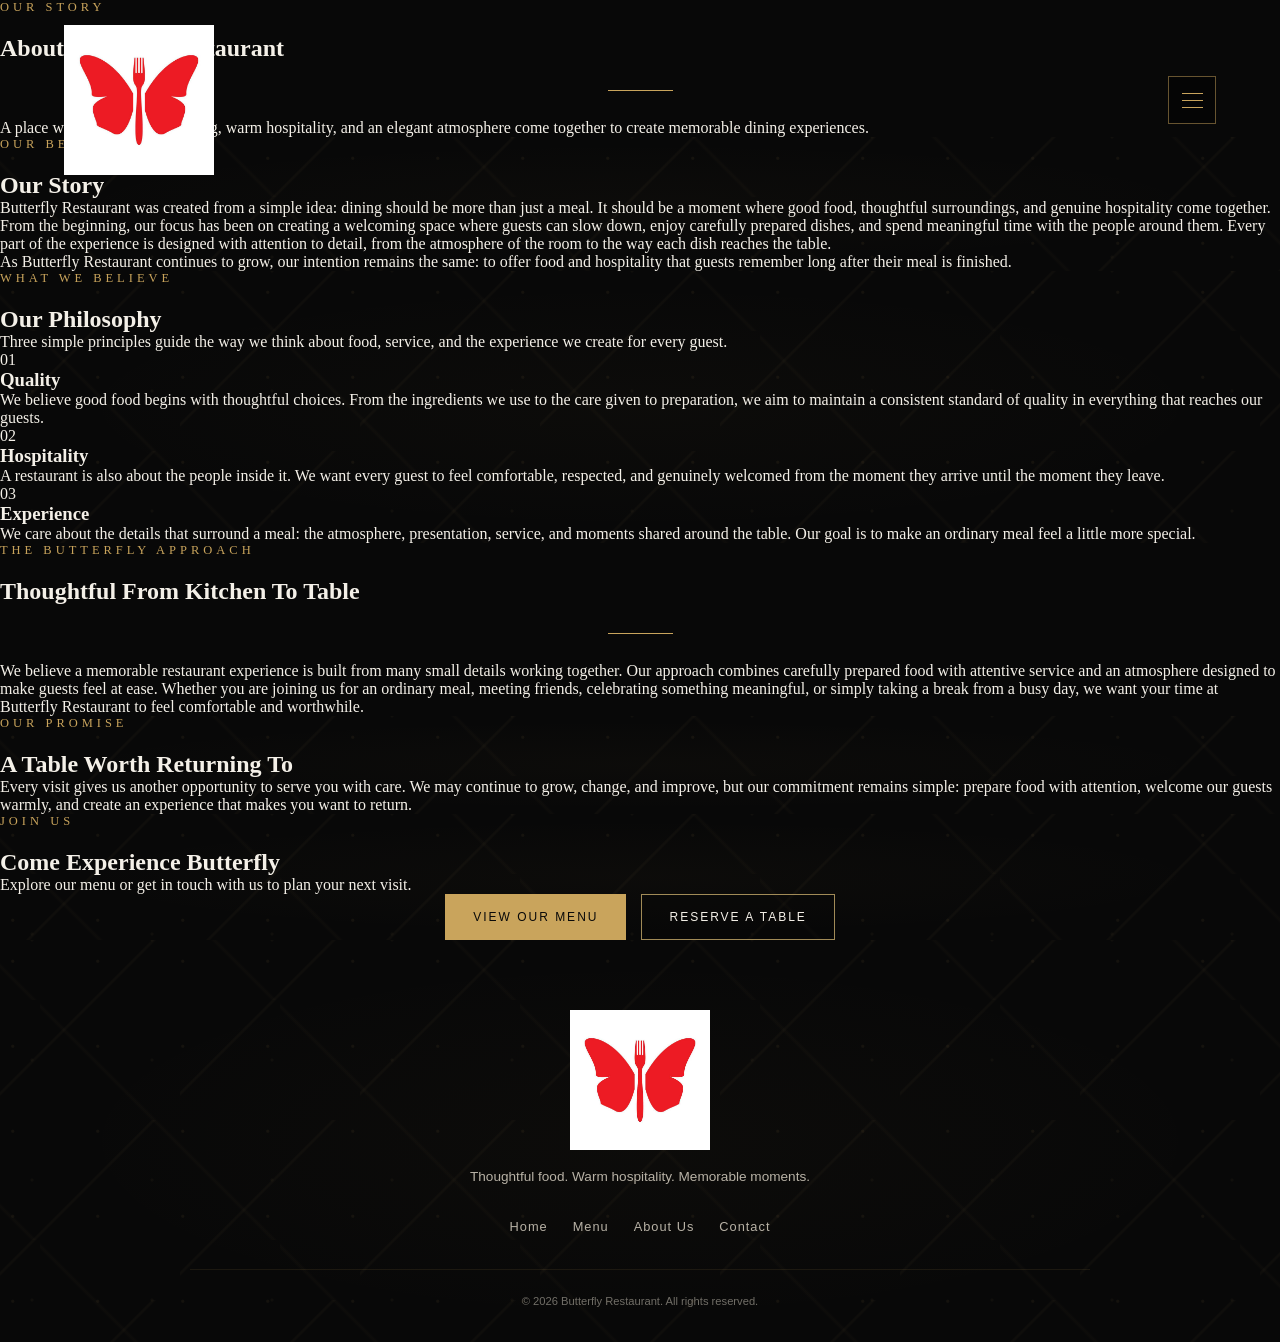
==== about.html @ dda319e3 "Add About Us page HTML structure This file contains the complete HTML structure for the About Us pag" ====
<!DOCTYPE html>
<html lang="en">

<head>

    <meta charset="UTF-8">

    <meta name="viewport" content="width=device-width, initial-scale=1.0">

    <title>About Us | Butterfly Restaurant</title>

    <!-- Global Styles -->
    <link rel="stylesheet" href="style.css">

    <!-- About Page Styles -->
    <link rel="stylesheet" href="about.css">

</head>


<body>


    <!-- ==================================================
         NAVBAR
    ================================================== -->

    <header class="navbar">

        <a href="index.html" class="logo">

            <img src="logo.jpg" alt="Butterfly Restaurant">

        </a>


        <button
            class="menu-button"
            id="menuButton"
            aria-label="Open menu"
        >

            <span></span>
            <span></span>
            <span></span>

        </button>

    </header>



    <!-- ==================================================
         FULL SCREEN MENU
    ================================================== -->

    <div class="mobile-menu" id="mobileMenu">

        <button
            class="close-button"
            id="closeButton"
            aria-label="Close menu"
        >
            ×
        </button>


        <nav class="menu-links">

            <a href="index.html">Home</a>

            <a href="menu.html">Menu</a>

            <a href="about.html">About Us</a>

            <a href="contact.html">Contact</a>

        </nav>

    </div>



    <!-- ==================================================
         ABOUT HERO
    ================================================== -->

    <section class="about-hero">

        <div class="about-hero-overlay"></div>

        <div class="about-hero-pattern"></div>


        <div class="about-hero-content">

            <p class="hero-label">
                Our Story
            </p>

            <h1>
                About Butterfly Restaurant
            </h1>

            <div class="gold-line"></div>

            <p class="about-hero-text">
                A place where thoughtful cooking, warm hospitality,
                and an elegant atmosphere come together to create
                memorable dining experiences.
            </p>

        </div>

    </section>



    <!-- ==================================================
         OUR STORY
    ================================================== -->

    <section class="about-section section-pattern">

        <div class="about-container story-layout">

            <div class="about-heading">

                <p class="section-label">
                    Our Beginning
                </p>

                <h2>
                    Our Story
                </h2>

            </div>


            <div class="about-text">

                <p>
                    Butterfly Restaurant was created from a simple
                    idea: dining should be more than just a meal.
                    It should be a moment where good food, thoughtful
                    surroundings, and genuine hospitality come together.
                </p>

                <p>
                    From the beginning, our focus has been on creating
                    a welcoming space where guests can slow down,
                    enjoy carefully prepared dishes, and spend meaningful
                    time with the people around them. Every part of the
                    experience is designed with attention to detail,
                    from the atmosphere of the room to the way each
                    dish reaches the table.
                </p>

                <p>
                    As Butterfly Restaurant continues to grow, our
                    intention remains the same: to offer food and
                    hospitality that guests remember long after their
                    meal is finished.
                </p>

            </div>

        </div>

    </section>



    <!-- ==================================================
         OUR PHILOSOPHY
    ================================================== -->

    <section class="philosophy section-pattern">

        <div class="about-container">

            <div class="section-heading">

                <p class="section-label">
                    What We Believe
                </p>

                <h2>
                    Our Philosophy
                </h2>

                <p class="section-intro">
                    Three simple principles guide the way we think
                    about food, service, and the experience we create
                    for every guest.
                </p>

            </div>


            <div class="philosophy-grid">


                <!-- QUALITY -->

                <article class="philosophy-card">

                    <span class="philosophy-number">
                        01
                    </span>

                    <h3>
                        Quality
                    </h3>

                    <p>
                        We believe good food begins with thoughtful
                        choices. From the ingredients we use to the
                        care given to preparation, we aim to maintain
                        a consistent standard of quality in everything
                        that reaches our guests.
                    </p>

                </article>



                <!-- HOSPITALITY -->

                <article class="philosophy-card">

                    <span class="philosophy-number">
                        02
                    </span>

                    <h3>
                        Hospitality
                    </h3>

                    <p>
                        A restaurant is also about the people inside it.
                        We want every guest to feel comfortable,
                        respected, and genuinely welcomed from the
                        moment they arrive until the moment they leave.
                    </p>

                </article>



                <!-- EXPERIENCE -->

                <article class="philosophy-card">

                    <span class="philosophy-number">
                        03
                    </span>

                    <h3>
                        Experience
                    </h3>

                    <p>
                        We care about the details that surround a meal:
                        the atmosphere, presentation, service, and
                        moments shared around the table. Our goal is to
                        make an ordinary meal feel a little more special.
                    </p>

                </article>


            </div>

        </div>

    </section>



    <!-- ==================================================
         OUR APPROACH
    ================================================== -->

    <section class="approach-section">

        <div class="approach-overlay"></div>

        <div class="about-container approach-content">

            <p class="section-label">
                The Butterfly Approach
            </p>

            <h2>
                Thoughtful From Kitchen To Table
            </h2>

            <div class="gold-line center"></div>

            <p>
                We believe a memorable restaurant experience is built
                from many small details working together. Our approach
                combines carefully prepared food with attentive service
                and an atmosphere designed to make guests feel at ease.
                Whether you are joining us for an ordinary meal, meeting
                friends, celebrating something meaningful, or simply
                taking a break from a busy day, we want your time at
                Butterfly Restaurant to feel comfortable and worthwhile.
            </p>

        </div>

    </section>



    <!-- ==================================================
         OUR PROMISE
    ================================================== -->

    <section class="promise section-pattern">

        <div class="about-container promise-content">

            <p class="section-label">
                Our Promise
            </p>

            <h2>
                A Table Worth Returning To
            </h2>

            <p>
                Every visit gives us another opportunity to serve you
                with care. We may continue to grow, change, and improve,
                but our commitment remains simple: prepare food with
                attention, welcome our guests warmly, and create an
                experience that makes you want to return.
            </p>

        </div>

    </section>



    <!-- ==================================================
         CALL TO ACTION
    ================================================== -->

    <section class="about-cta section-pattern">

        <div class="about-container">

            <p class="section-label">
                Join Us
            </p>

            <h2>
                Come Experience Butterfly
            </h2>

            <p>
                Explore our menu or get in touch with us to plan
                your next visit.
            </p>


            <div class="hero-buttons">

                <a href="menu.html" class="gold-button">
                    View Our Menu
                </a>

                <a href="contact.html" class="outline-button">
                    Reserve a Table
                </a>

            </div>

        </div>

    </section>



    <!-- ==================================================
         FOOTER
    ================================================== -->

    <footer class="footer section-pattern">

        <div class="footer-content">

            <img
                src="logo.jpg"
                alt="Butterfly Restaurant"
                class="footer-logo"
            >

            <p>
                Thoughtful food. Warm hospitality. Memorable moments.
            </p>


            <div class="footer-links">

                <a href="index.html">Home</a>

                <a href="menu.html">Menu</a>

                <a href="about.html">About Us</a>

                <a href="contact.html">Contact</a>

            </div>


            <p class="copyright">
                © 2026 Butterfly Restaurant. All rights reserved.
            </p>

        </div>

    </footer>



    <!-- ==================================================
         GLOBAL JAVASCRIPT
    ================================================== -->

    <script src="script.js"></script>

</body>

  </html>
---- style.css ----
/* ==================================================
   BUTTERFLY RESTAURANT
   GLOBAL STYLES
================================================== */

* {
    margin: 0;
    padding: 0;
    box-sizing: border-box;
}

html {
    scroll-behavior: smooth;
}

body {
    background: #080808;
    color: #f4f0e8;
    font-family: Georgia, "Times New Roman", serif;
    overflow-x: hidden;
}

a {
    color: inherit;
    text-decoration: none;
}


/* ==================================================
   GOLD
================================================== */

:root {
    --black: #080808;
    --dark-black: #050505;
    --gold: #c9a45c;
    --light-gold: #e1c27a;
    --cream: #f4f0e8;
    --muted: #b8b2a6;
}


/* ==================================================
   NAVBAR
================================================== */

.navbar {
    position: absolute;
    top: 0;
    left: 0;

    width: 100%;

    padding: 25px 5%;

    display: flex;
    align-items: center;
    justify-content: space-between;

    z-index: 100;
}

.logo img {
    width: 150px;
    height: auto;

    display: block;

    transition: transform 0.4s ease;
}

.logo img:hover {
    transform: scale(1.04);
}


/* ==================================================
   HAMBURGER BUTTON
================================================== */

.menu-button {
    width: 48px;
    height: 48px;

    background: rgba(0, 0, 0, 0.35);

    border: 1px solid rgba(201, 164, 92, 0.5);

    display: flex;
    flex-direction: column;
    justify-content: center;
    align-items: center;

    gap: 6px;

    cursor: pointer;

    transition: 0.4s ease;
}

.menu-button:hover {
    background: rgba(201, 164, 92, 0.15);
    border-color: var(--gold);
}

.menu-button span {
    width: 21px;
    height: 1px;

    background: var(--gold);

    transition: 0.3s ease;
}


/* ==================================================
   FULL SCREEN MENU
================================================== */

.mobile-menu {
    position: fixed;

    inset: 0;

    background:
        radial-gradient(
            circle at 20% 30%,
            rgba(201, 164, 92, 0.08),
            transparent 35%
        ),
        radial-gradient(
            circle at 80% 70%,
            rgba(201, 164, 92, 0.06),
            transparent 35%
        ),
        #080808;

    z-index: 200;

    display: flex;
    justify-content: center;
    align-items: center;

    opacity: 0;
    visibility: hidden;

    transform: scale(1.04);

    transition:
        opacity 0.4s ease,
        visibility 0.4s ease,
        transform 0.4s ease;
}

.mobile-menu.active {
    opacity: 1;
    visibility: visible;
    transform: scale(1);
}

.close-button {
    position: absolute;

    top: 25px;
    right: 5%;

    background: transparent;

    border: none;

    color: var(--gold);

    font-size: 42px;

    font-family: Georgia, serif;

    cursor: pointer;
}

.menu-links {
    display: flex;
    flex-direction: column;

    align-items: center;

    gap: 25px;
}

.menu-links a {
    position: relative;

    font-size: clamp(1.5rem, 4vw, 2.3rem);

    letter-spacing: 2px;

    color: var(--cream);

    transition: color 0.3s ease;
}

.menu-links a::after {
    content: "";

    position: absolute;

    left: 50%;
    bottom: -7px;

    width: 0;
    height: 1px;

    background: var(--gold);

    transform: translateX(-50%);

    transition: width 0.3s ease;
}

.menu-links a:hover {
    color: var(--gold);
}

.menu-links a:hover::after {
    width: 100%;
}


/* ==================================================
   HERO
================================================== */

.hero {
    position: relative;

    min-height: 100vh;

    display: flex;
    justify-content: center;
    align-items: center;

    overflow: hidden;
}

.hero-image {
    position: absolute;

    inset: 0;

    background-image: url("hero.jpg");

    background-size: cover;
    background-position: center;

    transform: scale(1.04);

    animation: heroZoom 12s ease-out forwards;
}

@keyframes heroZoom {

    from {
        transform: scale(1.08);
    }

    to {
        transform: scale(1);
    }

}

.hero-overlay {
    position: absolute;

    inset: 0;

    background:
        linear-gradient(
            rgba(0, 0, 0, 0.48),
            rgba(0, 0, 0, 0.72)
        );

    z-index: 1;
}


/* ==================================================
   HERO PATTERN
================================================== */

.hero::after {
    content: "";

    position: absolute;

    inset: 0;

    z-index: 2;

    pointer-events: none;

    background-image:
        radial-gradient(
            circle at 20% 30%,
            rgba(201, 164, 92, 0.08) 1px,
            transparent 1px
        ),
        radial-gradient(
            circle at 80% 70%,
            rgba(201, 164, 92, 0.06) 1px,
            transparent 1px
        );

    background-size: 70px 70px, 110px 110px;

    opacity: 0.6;
}


/* ==================================================
   HERO CONTENT
================================================== */

.hero-content {
    position: relative;

    z-index: 5;

    text-align: center;

    width: min(900px, 90%);

    animation: heroContent 1.4s ease forwards;
}

@keyframes heroContent {

    from {
        opacity: 0;
        transform: translateY(35px);
    }

    to {
        opacity: 1;
        transform: translateY(0);
    }

}

.hero-label,
.section-label {
    color: var(--gold);

    font-size: 0.78rem;

    letter-spacing: 4px;

    text-transform: uppercase;

    margin-bottom: 20px;
}

.hero h1 {
    font-size: clamp(3rem, 8vw, 6.5rem);

    font-weight: 400;

    line-height: 1.05;

    text-transform: uppercase;

    letter-spacing: 4px;

    color: var(--cream);
}

.gold-line {
    width: 65px;
    height: 1px;

    background: var(--gold);

    margin: 28px auto;
}

.gold-line.center {
    margin-left: auto;
    margin-right: auto;
}

.hero-tagline {
    color: #e1ddd3;

    font-size: clamp(1rem, 2vw, 1.25rem);

    line-height: 1.7;

    letter-spacing: 1px;

    margin-bottom: 35px;
}


/* ==================================================
   BUTTONS
================================================== */

.hero-buttons {
    display: flex;

    justify-content: center;

    gap: 15px;

    flex-wrap: wrap;
}

.gold-button,
.outline-button {
    display: inline-flex;

    align-items: center;
    justify-content: center;

    min-width: 145px;

    padding: 15px 27px;

    font-family: Arial, sans-serif;

    font-size: 0.75rem;

    letter-spacing: 2px;

    text-transform: uppercase;

    transition: all 0.4s ease;
}

.gold-button {
    background: var(--gold);

    color: #090909;

    border: 1px solid var(--gold);
}

.gold-button:hover {
    background: var(--light-gold);

    transform: translateY(-3px);

    box-shadow:
        0 10px 30px rgba(201, 164, 92, 0.18);
}

.outline-button {
    border: 1px solid rgba(225, 194, 122, 0.7);

    color: var(--cream);

    background: rgba(0, 0, 0, 0.15);
}

.outline-button:hover {
    background: rgba(201, 164, 92, 0.12);

    border-color: var(--gold);

    color: var(--gold);

    transform: translateY(-3px);
}


/* ==================================================
   SCROLL INDICATOR
================================================== */

.scroll-indicator {
    position: absolute;

    bottom: 30px;
    left: 50%;

    transform: translateX(-50%);

    z-index: 5;

    text-align: center;

    color: rgba(244, 240, 232, 0.65);
}

.scroll-indicator span {
    display: block;

    width: 1px;
    height: 38px;

    background: var(--gold);

    margin: 0 auto 10px;

    animation: scrollLine 1.8s infinite ease-in-out;
}

.scroll-indicator p {
    font-family: Arial, sans-serif;

    font-size: 0.65rem;

    letter-spacing: 2px;

    text-transform: uppercase;
}

@keyframes scrollLine {

    0%,
    100% {
        opacity: 0.3;
        transform: scaleY(0.7);
    }

    50% {
        opacity: 1;
        transform: scaleY(1);
    }

}


/* ==================================================
   GENERAL SECTIONS
================================================== */

.section-pattern {
    position: relative;

    background-color: var(--black);

    background-image:
        linear-gradient(
            135deg,
            transparent 0%,
            transparent 42%,
            rgba(201, 164, 92, 0.035) 42.5%,
            rgba(201, 164, 92, 0.035) 43%,
            transparent 43.5%,
            transparent 100%
        ),
        linear-gradient(
            45deg,
            transparent 0%,
            transparent 48%,
            rgba(201, 164, 92, 0.025) 48.5%,
            rgba(201, 164, 92, 0.025) 49%,
            transparent 49.5%,
            transparent 100%
        ),
        radial-gradient(
            circle at 15% 25%,
            rgba(201, 164, 92, 0.07) 0,
            rgba(201, 164, 92, 0.07) 1px,
            transparent 2px
        ),
        radial-gradient(
            circle at 85% 75%,
            rgba(201, 164, 92, 0.045) 0,
            rgba(201, 164, 92, 0.045) 1px,
            transparent 2px
        ),
        radial-gradient(
            ellipse at 50% 50%,
            rgba(201, 164, 92, 0.025),
            transparent 65%
        );

    background-size:
        180px 180px,
        240px 240px,
        85px 85px,
        120px 120px,
        100% 100%;

    background-position:
        0 0,
        40px 60px,
        0 0,
        50px 30px,
        center;

    background-attachment: local;
}

.section-container {
    width: min(1100px, 88%);

    margin: auto;

    text-align: center;
}


/* ==================================================
   INTRODUCTION
================================================== */

.introduction {
    padding: 130px 0;
}

.introduction h2,
.why-us h2 {
    font-size: clamp(2rem, 4vw, 3.5rem);

    font-weight: 400;

    line-height: 1.2;

    color: var(--cream);
}

.intro-text {
    width: min(720px, 100%);

    margin: 0 auto;

    color: var(--muted);

    font-family: Arial, sans-serif;

    font-size: 1rem;

    line-height: 1.9;
}


/* ==================================================
   WHY US
================================================== */

.why-us {
    padding: 100px 0 140px;
}

.features {
    display: grid;

    grid-template-columns: repeat(3, 1fr);

    gap: 30px;

    margin-top: 65px;
}

.feature-card {
    padding: 45px 30px;

    border: 1px solid rgba(201, 164, 92, 0.16);

    background:
        linear-gradient(
            135deg,
            rgba(201, 164, 92, 0.045),
            rgba(255, 255, 255, 0.015)
        );

    transition:
        transform 0.5s ease,
        border-color 0.5s ease,
        background 0.5s ease;
}

.feature-card:hover {
    transform: translateY(-10px);

    border-color: rgba(201, 164, 92, 0.5);

    background:
        linear-gradient(
            135deg,
            rgba(201, 164, 92, 0.08),
            rgba(255, 255, 255, 0.02)
        );
}

.feature-number {
    color: var(--gold);

    font-family: Arial, sans-serif;

    font-size: 0.75rem;

    letter-spacing: 2px;

    margin-bottom: 25px;
}

.feature-card h3 {
    color: var(--cream);

    font-size: 1.35rem;

    font-weight: 400;

    margin-bottom: 18px;
}

.feature-card p {
    color: var(--muted);

    font-family: Arial, sans-serif;

    font-size: 0.9rem;

    line-height: 1.8;
}


/* ==================================================
   EXPERIENCE IMAGE SECTION
================================================== */

.experience {
    position: relative;

    min-height: 550px;

    display: flex;

    align-items: center;

    justify-content: center;

    overflow: hidden;
}

.experience-image {
    position: absolute;

    inset: 0;

    background-image: url("hero.jpg");

    background-size: cover;

    background-position: center;
}

.experience-overlay {
    position: absolute;

    inset: 0;

    background:
        linear-gradient(
            rgba(0, 0, 0, 0.65),
            rgba(0, 0, 0, 0.78)
        );
}

.experience-content {
    position: relative;

    z-index: 2;

    text-align: center;

    width: min(800px, 90%);
}

.experience-content h2 {
    font-size: clamp(2rem, 5vw, 4rem);

    line-height: 1.2;

    font-weight: 400;

    margin-bottom: 35px;
}


/* ==================================================
   FOOTER
================================================== */

.footer {
    padding: 70px 0 35px;

    text-align: center;
}

.footer-content {
    width: min(900px, 90%);

    margin: auto;
}

.footer-logo {
    width: 140px;

    margin-bottom: 15px;
}

.footer-content > p {
    color: var(--muted);

    font-family: Arial, sans-serif;

    font-size: 0.85rem;
}

.footer-links {
    display: flex;

    justify-content: center;

    flex-wrap: wrap;

    gap: 25px;

    margin: 35px 0;
}

.footer-links a {
    color: var(--muted);

    font-family: Arial, sans-serif;

    font-size: 0.8rem;

    letter-spacing: 1px;

    transition: color 0.3s ease;
}

.footer-links a:hover {
    color: var(--gold);
}

.copyright {
    padding-top: 25px;

    border-top: 1px solid rgba(201, 164, 92, 0.1);

    color: rgba(184, 178, 166, 0.6) !important;

    font-size: 0.7rem !important;
}


/* ==================================================
   RESPONSIVE
================================================== */

@media (max-width: 800px) {

    .navbar {
        padding: 20px 5%;
    }

    .logo img {
        width: 125px;
    }

    .hero h1 {
        letter-spacing: 2px;
    }

    .features {
        grid-template-columns: 1fr;

        max-width: 500px;

        margin-left: auto;
        margin-right: auto;
    }

    .feature-card {
        padding: 35px 25px;
    }

    .introduction {
        padding: 100px 0;
    }

    .why-us {
        padding: 80px 0 100px;
    }

    .experience {
        min-height: 500px;
    }

}


@media (max-width: 480px) {

    .hero-buttons {
        flex-direction: column;

        align-items: center;
    }

    .gold-button,
    .outline-button {
        width: 180px;
    }

    .scroll-indicator {
        bottom: 20px;
    }

    .section-label,
    .hero-label {
        letter-spacing: 3px;
    }

}
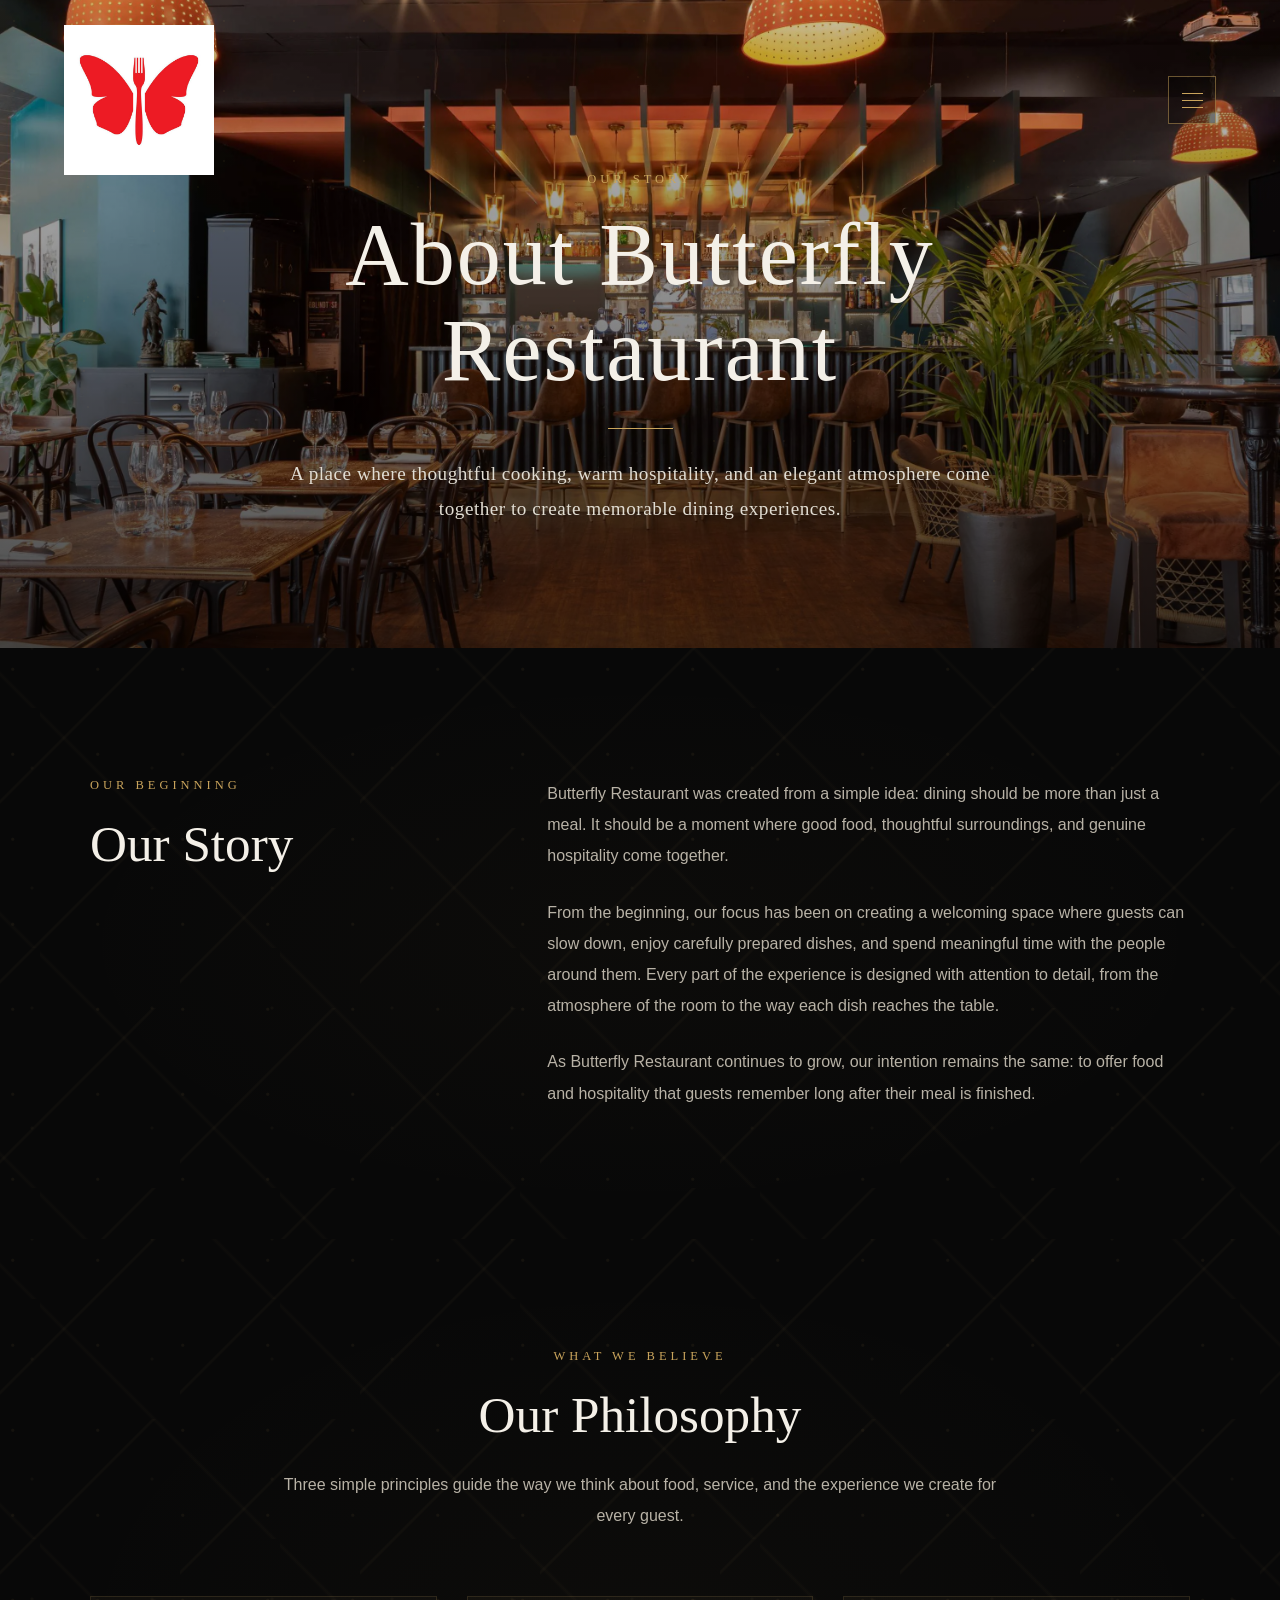
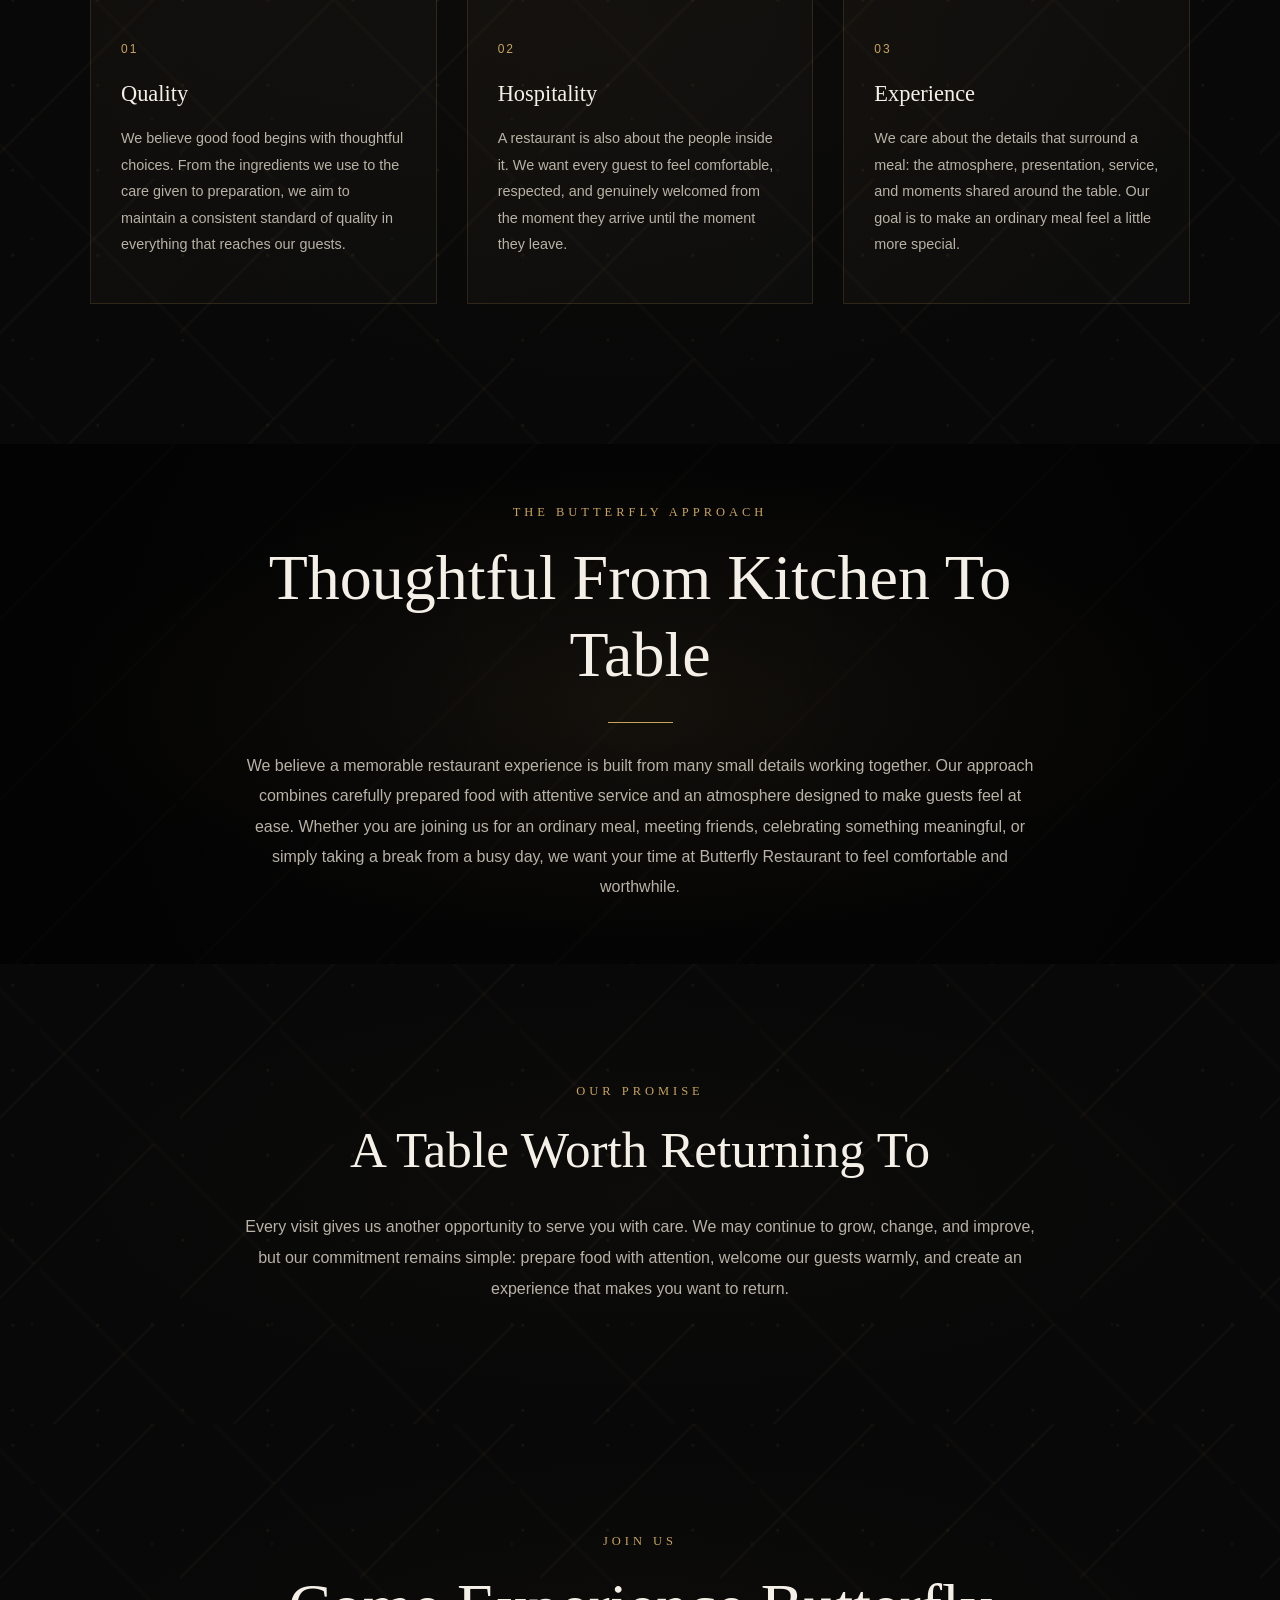
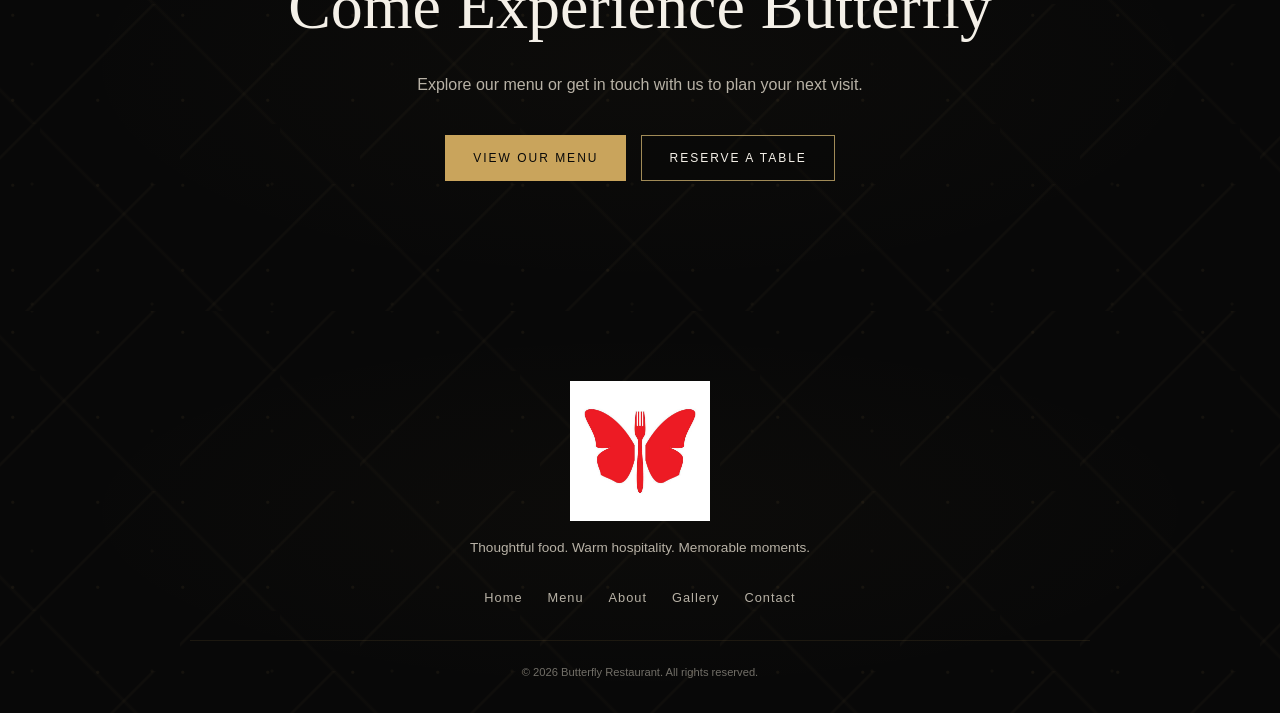
==== commit f7ee9adf: "Change 'About Us' link text to 'About'" ====
--- a/about.html
+++ b/about.html
@@ -71,7 +71,9 @@
 
             <a href="menu.html">Menu</a>
 
-            <a href="about.html">About Us</a>
+            <a href="about.html">About</a>
+           
+            <a href="gallery.html">Gallery</a>
 
             <a href="contact.html">Contact</a>
 
@@ -410,7 +412,9 @@
 
                 <a href="menu.html">Menu</a>
 
-                <a href="about.html">About Us</a>
+                <a href="about.html">About</a>
+
+                <a href="gallery.html">Gallery</a>
 
                 <a href="contact.html">Contact</a>
 
--- a/about.css
+++ b/about.css
@@ -0,0 +1,519 @@
+/* ==================================================
+   BUTTERFLY RESTAURANT
+   ABOUT PAGE STYLES
+================================================== */
+
+
+/* ==================================================
+   ABOUT HERO
+================================================== */
+
+.about-hero {
+    position: relative;
+
+    min-height: 72vh;
+
+    display: flex;
+    align-items: center;
+    justify-content: center;
+
+    overflow: hidden;
+
+    background-image: url("hero.jpg");
+
+    background-size: cover;
+    background-position: center;
+}
+
+.about-hero-overlay {
+    position: absolute;
+
+    inset: 0;
+
+    background:
+        linear-gradient(
+            rgba(0, 0, 0, 0.2),
+            rgba(0, 0, 0, 0.72)
+        );
+}
+
+.about-hero-pattern {
+    position: absolute;
+
+    inset: 0;
+
+    background-image:
+        radial-gradient(
+            circle at 20% 30%,
+            rgba(201, 164, 92, 0.08) 1px,
+            transparent 1px
+        ),
+        radial-gradient(
+            circle at 80% 70%,
+            rgba(201, 164, 92, 0.06) 1px,
+            transparent 1px
+        );
+
+    background-size: 70px 70px, 110px 110px;
+
+    opacity: 0.7;
+
+    pointer-events: none;
+}
+
+.about-hero-content {
+    position: relative;
+
+    z-index: 2;
+
+    width: min(900px, 90%);
+
+    text-align: center;
+
+    padding-top: 50px;
+
+    animation: aboutHeroContent 1.2s ease forwards;
+}
+
+@keyframes aboutHeroContent {
+
+    from {
+        opacity: 0;
+        transform: translateY(30px);
+    }
+
+    to {
+        opacity: 1;
+        transform: translateY(0);
+    }
+
+}
+
+.about-hero h1 {
+    font-size: clamp(2.6rem, 7vw, 5.5rem);
+
+    font-weight: 400;
+
+    line-height: 1.1;
+
+    color: var(--cream);
+
+    letter-spacing: 2px;
+}
+
+.about-hero-text {
+    width: min(700px, 100%);
+
+    margin: 0 auto;
+
+    color: #e1ddd3;
+
+    font-size: clamp(1rem, 2vw, 1.2rem);
+
+    line-height: 1.8;
+
+    letter-spacing: 0.5px;
+}
+
+
+/* ==================================================
+   ABOUT CONTAINER
+================================================== */
+
+.about-container {
+    width: min(1100px, 88%);
+
+    margin: auto;
+}
+
+
+/* ==================================================
+   OUR STORY
+================================================== */
+
+.about-section {
+    padding: 130px 0;
+}
+
+.story-layout {
+    display: grid;
+
+    grid-template-columns: 0.8fr 1.4fr;
+
+    gap: 90px;
+
+    align-items: start;
+}
+
+.about-heading h2,
+.section-heading h2,
+.promise-content h2 {
+    color: var(--cream);
+
+    font-size: clamp(2rem, 4vw, 3.5rem);
+
+    font-weight: 400;
+
+    line-height: 1.2;
+}
+
+.about-text {
+    max-width: 720px;
+}
+
+.about-text p {
+    color: var(--muted);
+
+    font-family: Arial, sans-serif;
+
+    font-size: 1rem;
+
+    line-height: 1.95;
+
+    margin-bottom: 25px;
+}
+
+.about-text p:last-child {
+    margin-bottom: 0;
+}
+
+
+/* ==================================================
+   PHILOSOPHY
+================================================== */
+
+.philosophy {
+    padding: 110px 0 140px;
+}
+
+.section-heading {
+    max-width: 750px;
+
+    margin: auto;
+
+    text-align: center;
+}
+
+.section-intro {
+    color: var(--muted);
+
+    font-family: Arial, sans-serif;
+
+    font-size: 1rem;
+
+    line-height: 1.9;
+
+    margin-top: 25px;
+}
+
+.philosophy-grid {
+    display: grid;
+
+    grid-template-columns: repeat(3, 1fr);
+
+    gap: 30px;
+
+    margin-top: 65px;
+}
+
+.philosophy-card {
+    padding: 45px 30px;
+
+    border: 1px solid rgba(201, 164, 92, 0.16);
+
+    background:
+        linear-gradient(
+            135deg,
+            rgba(201, 164, 92, 0.045),
+            rgba(255, 255, 255, 0.015)
+        );
+
+    transition:
+        transform 0.5s ease,
+        border-color 0.5s ease,
+        background 0.5s ease;
+}
+
+.philosophy-card:hover {
+    transform: translateY(-10px);
+
+    border-color: rgba(201, 164, 92, 0.5);
+
+    background:
+        linear-gradient(
+            135deg,
+            rgba(201, 164, 92, 0.08),
+            rgba(255, 255, 255, 0.02)
+        );
+}
+
+.philosophy-number {
+    display: block;
+
+    color: var(--gold);
+
+    font-family: Arial, sans-serif;
+
+    font-size: 0.75rem;
+
+    letter-spacing: 2px;
+
+    margin-bottom: 25px;
+}
+
+.philosophy-card h3 {
+    color: var(--cream);
+
+    font-size: 1.4rem;
+
+    font-weight: 400;
+
+    margin-bottom: 18px;
+}
+
+.philosophy-card p {
+    color: var(--muted);
+
+    font-family: Arial, sans-serif;
+
+    font-size: 0.9rem;
+
+    line-height: 1.85;
+}
+
+
+/* ==================================================
+   OUR APPROACH
+================================================== */
+
+.approach-section {
+    position: relative;
+
+    min-height: 520px;
+
+    display: flex;
+
+    align-items: center;
+
+    justify-content: center;
+
+    overflow: hidden;
+
+    background:
+        radial-gradient(
+            ellipse at center,
+            rgba(201, 164, 92, 0.08),
+            transparent 65%
+        ),
+        #050505;
+}
+
+.approach-section::before {
+    content: "";
+
+    position: absolute;
+
+    inset: 0;
+
+    background-image:
+        linear-gradient(
+            135deg,
+            transparent 48%,
+            rgba(201, 164, 92, 0.035) 48.5%,
+            rgba(201, 164, 92, 0.035) 49%,
+            transparent 49.5%
+        );
+
+    background-size: 180px 180px;
+
+    opacity: 0.7;
+}
+
+.approach-overlay {
+    position: absolute;
+
+    inset: 0;
+
+    background:
+        radial-gradient(
+            circle at 50% 50%,
+            rgba(0, 0, 0, 0),
+            rgba(0, 0, 0, 0.45)
+        );
+}
+
+.approach-content {
+    position: relative;
+
+    z-index: 2;
+
+    max-width: 800px;
+
+    text-align: center;
+}
+
+.approach-content h2 {
+    color: var(--cream);
+
+    font-size: clamp(2rem, 5vw, 4rem);
+
+    font-weight: 400;
+
+    line-height: 1.2;
+}
+
+.approach-content p:last-child {
+    color: var(--muted);
+
+    font-family: Arial, sans-serif;
+
+    font-size: 1rem;
+
+    line-height: 1.9;
+}
+
+
+/* ==================================================
+   OUR PROMISE
+================================================== */
+
+.promise {
+    padding: 120px 0;
+
+    text-align: center;
+}
+
+.promise-content {
+    max-width: 800px;
+
+    text-align: center;
+}
+
+.promise-content h2 {
+    margin-bottom: 30px;
+}
+
+.promise-content > p:last-child {
+    color: var(--muted);
+
+    font-family: Arial, sans-serif;
+
+    font-size: 1rem;
+
+    line-height: 1.95;
+}
+
+
+/* ==================================================
+   ABOUT CTA
+================================================== */
+
+.about-cta {
+    padding: 110px 0 130px;
+
+    text-align: center;
+}
+
+.about-cta h2 {
+    color: var(--cream);
+
+    font-size: clamp(2rem, 5vw, 4rem);
+
+    font-weight: 400;
+
+    line-height: 1.2;
+
+    margin-bottom: 25px;
+}
+
+.about-cta > .about-container > p:not(.section-label) {
+    width: min(650px, 100%);
+
+    margin: 0 auto 35px;
+
+    color: var(--muted);
+
+    font-family: Arial, sans-serif;
+
+    font-size: 1rem;
+
+    line-height: 1.8;
+}
+
+
+/* ==================================================
+   RESPONSIVE
+================================================== */
+
+@media (max-width: 800px) {
+
+    .about-hero {
+        min-height: 65vh;
+    }
+
+    .about-section {
+        padding: 100px 0;
+    }
+
+    .story-layout {
+        grid-template-columns: 1fr;
+
+        gap: 45px;
+    }
+
+    .philosophy {
+        padding: 80px 0 100px;
+    }
+
+    .philosophy-grid {
+        grid-template-columns: 1fr;
+
+        max-width: 500px;
+
+        margin-left: auto;
+        margin-right: auto;
+    }
+
+    .philosophy-card {
+        padding: 35px 25px;
+    }
+
+    .approach-section {
+        min-height: 480px;
+    }
+
+    .promise {
+        padding: 90px 0;
+    }
+
+    .about-cta {
+        padding: 90px 0 100px;
+    }
+
+}
+
+
+@media (max-width: 480px) {
+
+    .about-hero-content {
+        padding-top: 35px;
+    }
+
+    .about-hero h1 {
+        letter-spacing: 1px;
+    }
+
+    .about-hero-text {
+        font-size: 0.95rem;
+
+        line-height: 1.7;
+    }
+
+    .about-text p,
+    .section-intro,
+    .approach-content p:last-child,
+    .promise-content > p:last-child {
+        font-size: 0.92rem;
+    }
+
+                 }
